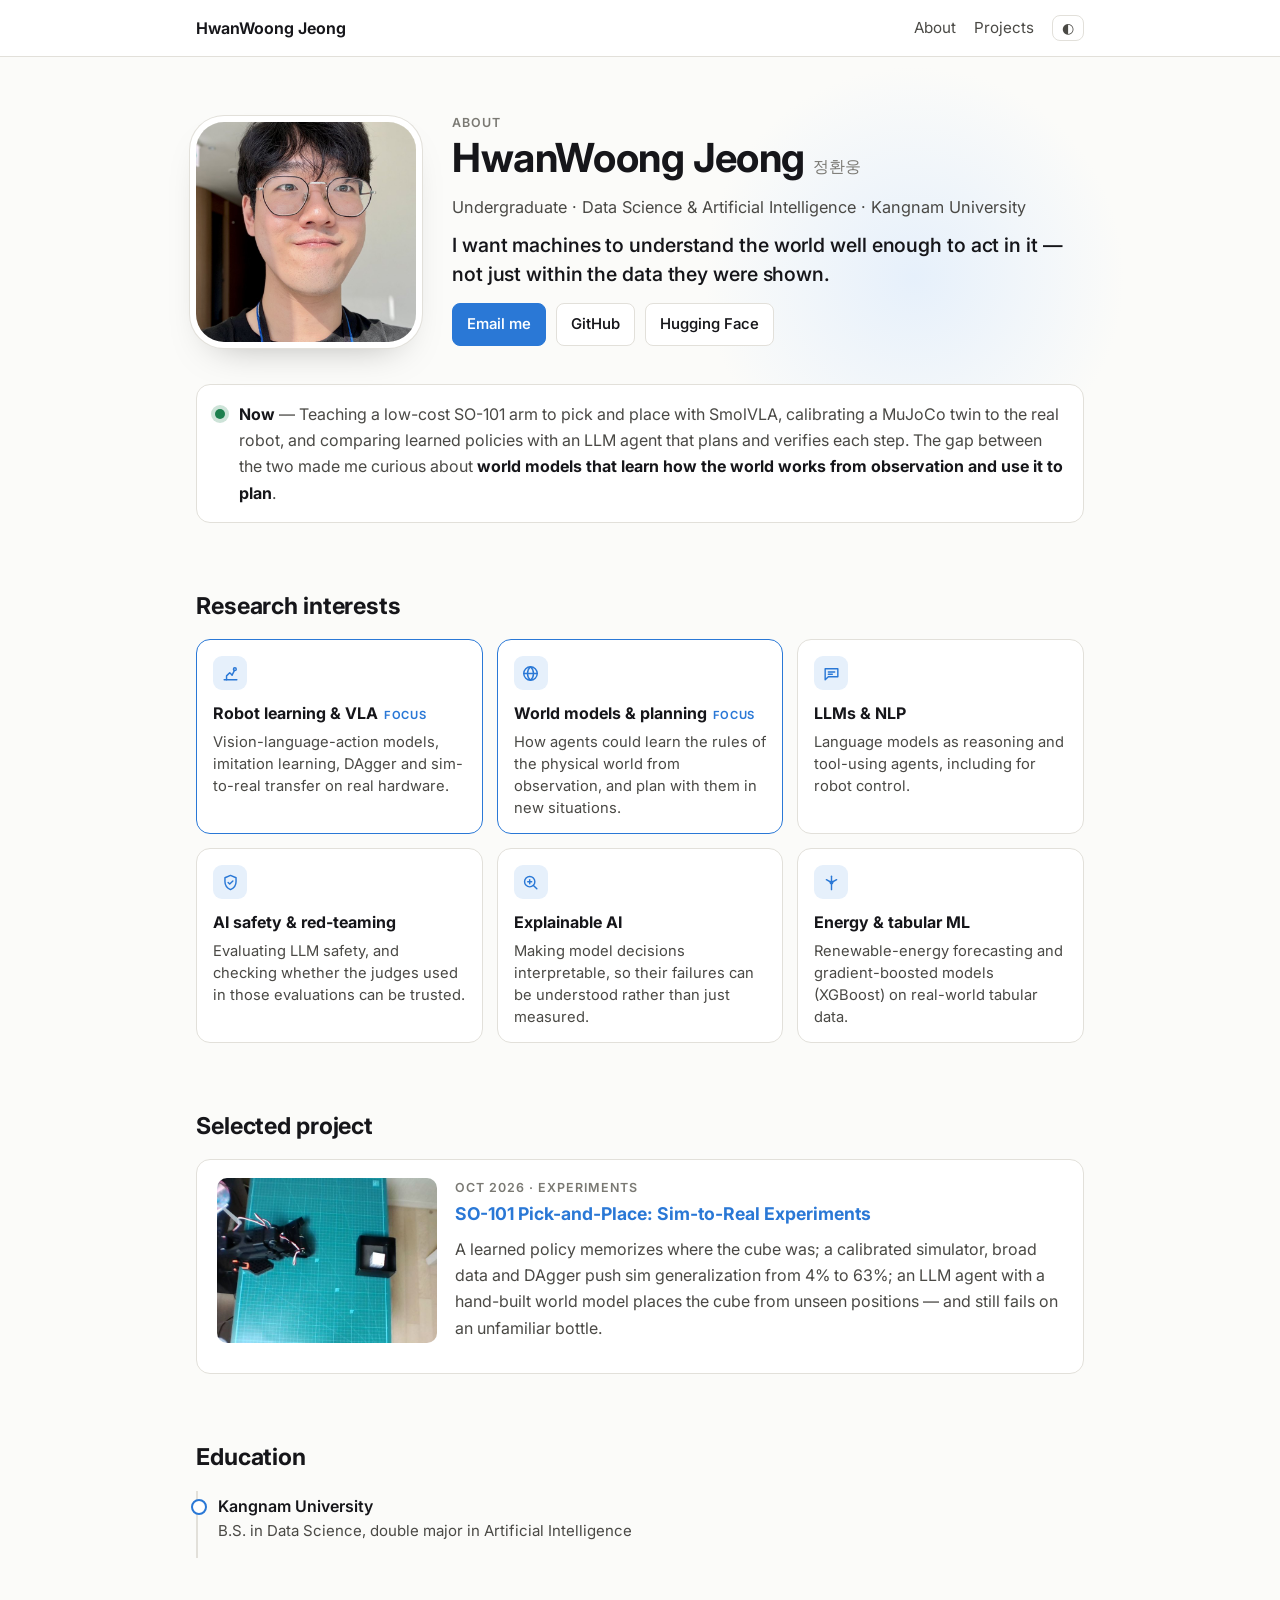
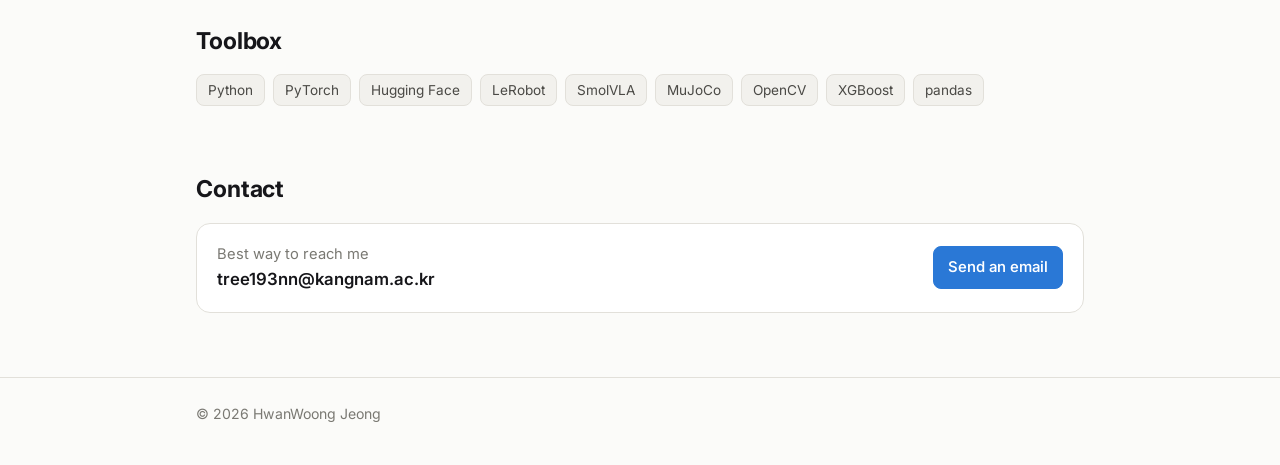
==== about/index.html @ b7ceb415 "Add About page with photo; use HwanWoong Jeong and Kangnam email Co-Authored-By: Claude Opus 5.5 <no" ====
<!doctype html>
<html lang="en">
<head>
<meta charset="utf-8">
<meta name="viewport" content="width=device-width, initial-scale=1">
<title>About · HwanWoong Jeong</title>
<meta name="description" content="HwanWoong Jeong — undergraduate in Data Science and AI at Kangnam University, exploring robot learning, VLA models and world models.">
<link rel="preconnect" href="https://fonts.googleapis.com">
<link href="https://fonts.googleapis.com/css2?family=Inter:wght@400;500;550;600;650;700&family=JetBrains+Mono&display=swap" rel="stylesheet">
<link rel="stylesheet" href="../assets/style.css">
<script src="../assets/theme.js"></script>
</head>
<body>
<header class="site"><div class="wrap">
  <a class="brand" href="../">HwanWoong Jeong</a>
  <nav><a href="./">About</a><a href="../#projects">Projects</a><button class="theme-toggle" aria-label="Toggle dark mode">◐</button></nav>
</div></header>

<main class="wrap">
<section class="hero-profile">
  <img class="photo" src="../assets/img/profile.jpg" alt="Portrait of HwanWoong Jeong">
  <div>
    <div class="eyebrow">About</div>
    <h1>HwanWoong Jeong<span class="name-ko">정환웅</span></h1>
    <p class="role">Undergraduate · Data Science &amp; Artificial Intelligence · Kangnam University</p>
    <p class="statement">I want machines to understand the world well enough to act in it — not just within the data they were shown.</p>
    <div class="btns">
      <a class="btn primary" href="mailto:tree193nn@kangnam.ac.kr">Email me</a>
      <a class="btn" href="https://github.com/CocoaSoymilk">GitHub</a>
      <a class="btn" href="https://huggingface.co/tree193nn">Hugging Face</a>
    </div>
  </div>
</section>

<div class="now">
  <span class="dot" aria-hidden="true"></span>
  <p><strong>Now</strong> — Teaching a low-cost SO-101 arm to pick and place with SmolVLA, calibrating a MuJoCo twin to the real robot, and comparing learned policies with an LLM agent that plans and verifies each step. The gap between the two made me curious about <strong>world models that learn how the world works from observation and use it to plan</strong>.</p>
</div>

<h2>Research interests</h2>
<div class="interest-grid">
  <div class="interest focus">
    <div class="ic"><svg viewBox="0 0 24 24"><path d="M4 20h16"/><path d="M7 20v-5l4-4 3 3"/><path d="M14 14l3-6"/><circle cx="17.5" cy="6.5" r="1.8"/></svg></div>
    <h3>Robot learning &amp; VLA<span class="badge">focus</span></h3>
    <p>Vision-language-action models, imitation learning, DAgger and sim-to-real transfer on real hardware.</p>
  </div>
  <div class="interest focus">
    <div class="ic"><svg viewBox="0 0 24 24"><circle cx="12" cy="12" r="8.5"/><path d="M3.5 12h17"/><path d="M12 3.5c2.6 2.4 3.8 5.2 3.8 8.5s-1.2 6.1-3.8 8.5c-2.6-2.4-3.8-5.2-3.8-8.5S9.4 5.9 12 3.5z"/></svg></div>
    <h3>World models &amp; planning<span class="badge">focus</span></h3>
    <p>How agents could learn the rules of the physical world from observation, and plan with them in new situations.</p>
  </div>
  <div class="interest">
    <div class="ic"><svg viewBox="0 0 24 24"><path d="M4 6h16v10H8l-4 4z"/><path d="M8 10h8"/><path d="M8 13h5"/></svg></div>
    <h3>LLMs &amp; NLP</h3>
    <p>Language models as reasoning and tool-using agents, including for robot control.</p>
  </div>
  <div class="interest">
    <div class="ic"><svg viewBox="0 0 24 24"><path d="M12 3l7 3v5c0 4.5-3 8.2-7 10-4-1.8-7-5.5-7-10V6z"/><path d="M9 12l2 2 4-4"/></svg></div>
    <h3>AI safety &amp; red-teaming</h3>
    <p>Evaluating LLM safety, and checking whether the judges used in those evaluations can be trusted.</p>
  </div>
  <div class="interest">
    <div class="ic"><svg viewBox="0 0 24 24"><circle cx="11" cy="11" r="6.5"/><path d="M20 20l-4.3-4.3"/><path d="M8.5 11h5"/><path d="M11 8.5v5"/></svg></div>
    <h3>Explainable AI</h3>
    <p>Making model decisions interpretable, so their failures can be understood rather than just measured.</p>
  </div>
  <div class="interest">
    <div class="ic"><svg viewBox="0 0 24 24"><path d="M12 12v9"/><path d="M12 12l-6.5-3.5"/><path d="M12 12l6.5-3.5"/><path d="M12 12l0-8"/><circle cx="12" cy="12" r="1.6"/></svg></div>
    <h3>Energy &amp; tabular ML</h3>
    <p>Renewable-energy forecasting and gradient-boosted models (XGBoost) on real-world tabular data.</p>
  </div>
</div>

<h2>Selected project</h2>
<div class="card proj-card">
  <a href="../projects/so101/"><img src="../projects/so101/media/cl_left_top_end.jpg" alt="SO-101 arm after placing a cube in the box" loading="lazy"></a>
  <div>
    <div class="eyebrow">Oct 2026 · Experiments</div>
    <h3><a href="../projects/so101/">SO-101 Pick-and-Place: Sim-to-Real Experiments</a></h3>
    <p>A learned policy memorizes where the cube was; a calibrated simulator, broad data and DAgger push sim generalization from 4% to 63%; an LLM agent with a hand-built world model places the cube from unseen positions — and still fails on an unfamiliar bottle.</p>
  </div>
</div>

<h2>Education</h2>
<ul class="timeline">
  <li><div class="t-title">Kangnam University</div><div class="t-sub">B.S. in Data Science, double major in Artificial Intelligence</div></li>
</ul>

<h2>Toolbox</h2>
<div class="chips">
  <span class="chip">Python</span><span class="chip">PyTorch</span><span class="chip">Hugging Face</span><span class="chip">LeRobot</span><span class="chip">SmolVLA</span><span class="chip">MuJoCo</span><span class="chip">OpenCV</span><span class="chip">XGBoost</span><span class="chip">pandas</span>
</div>

<h2>Contact</h2>
<div class="contact-card">
  <div><div class="muted">Best way to reach me</div><div class="mail">tree193nn@kangnam.ac.kr</div></div>
  <a class="btn primary" href="mailto:tree193nn@kangnam.ac.kr">Send an email</a>
</div>
</main>

<footer class="site"><div class="wrap">© 2026 HwanWoong Jeong</div></footer>
</body>
</html>
---- assets/style.css ----
:root {
  color-scheme: light;
  --bg: #fbfbf9;
  --surface: #ffffff;
  --surface-2: #f2f1ed;
  --text: #16161a;
  --text-2: #4a4945;
  --muted: #7a7973;
  --line: #e2e0da;
  --accent: #2a78d6;
  --accent-soft: #e6f0fb;
  --good: #1d7f4e;
  --bad: #b5402f;
  --bar: #2a78d6;
  --radius: 10px;
  --maxw: 920px;
}
@media (prefers-color-scheme: dark) {
  :root:not([data-theme="light"]) {
    color-scheme: dark;
    --bg: #131315;
    --surface: #1b1b1e;
    --surface-2: #232327;
    --text: #efeee9;
    --text-2: #c4c3bb;
    --muted: #8e8d86;
    --line: #2f2f33;
    --accent: #5b9cf0;
    --accent-soft: #1d2b3d;
    --good: #4cc489;
    --bad: #ef7a66;
    --bar: #3987e5;
  }
}
:root[data-theme="dark"] {
  color-scheme: dark;
  --bg: #131315;
  --surface: #1b1b1e;
  --surface-2: #232327;
  --text: #efeee9;
  --text-2: #c4c3bb;
  --muted: #8e8d86;
  --line: #2f2f33;
  --accent: #5b9cf0;
  --accent-soft: #1d2b3d;
  --good: #4cc489;
  --bad: #ef7a66;
  --bar: #3987e5;
}

* { box-sizing: border-box; }
html { -webkit-text-size-adjust: 100%; }
body {
  margin: 0;
  background: var(--bg);
  color: var(--text);
  font: 16px/1.65 "Inter", system-ui, -apple-system, "Segoe UI", Roboto, sans-serif;
}
a { color: var(--accent); text-decoration: none; }
a:hover { text-decoration: underline; }
img, video { max-width: 100%; display: block; border-radius: var(--radius); }
code { font: 0.88em "JetBrains Mono", ui-monospace, SFMono-Regular, Menlo, monospace; background: var(--surface-2); padding: 0.1em 0.35em; border-radius: 5px; }

.wrap { max-width: var(--maxw); margin: 0 auto; padding: 0 16px; }
header.site { border-bottom: 1px solid var(--line); background: var(--surface); }
header.site .wrap { display: flex; align-items: center; justify-content: space-between; height: 56px; gap: 12px; }
header.site .brand { font-weight: 650; color: var(--text); }
header.site nav { display: flex; gap: 18px; font-size: 0.95rem; }
header.site nav a { color: var(--text-2); }

h1 { font-size: clamp(1.7rem, 4.5vw, 2.5rem); line-height: 1.2; margin: 0 0 12px; letter-spacing: -0.01em; }
h2 { font-size: 1.45rem; margin: 56px 0 14px; padding-top: 8px; letter-spacing: -0.005em; }
h3 { font-size: 1.1rem; margin: 30px 0 8px; }
p { margin: 0 0 14px; color: var(--text-2); }
li { color: var(--text-2); margin: 4px 0; }
strong { color: var(--text); }
.lead { font-size: 1.12rem; color: var(--text-2); }
.muted { color: var(--muted); font-size: 0.92rem; }
.eyebrow { text-transform: uppercase; letter-spacing: 0.08em; font-size: 0.78rem; color: var(--muted); font-weight: 600; }

.tags { display: flex; flex-wrap: wrap; gap: 8px; margin: 14px 0 18px; }
.tag { font-size: 0.8rem; padding: 3px 10px; border-radius: 999px; background: var(--accent-soft); color: var(--accent); font-weight: 550; }
.btns { display: flex; flex-wrap: wrap; gap: 10px; margin: 8px 0 6px; }
.btn { display: inline-flex; align-items: center; gap: 6px; padding: 8px 14px; border-radius: 8px; border: 1px solid var(--line); background: var(--surface); color: var(--text); font-weight: 550; font-size: 0.93rem; }
.btn:hover { text-decoration: none; border-color: var(--accent); }
.btn.disabled { color: var(--muted); pointer-events: none; }

.hero { padding: 48px 0 8px; }
.card { background: var(--surface); border: 1px solid var(--line); border-radius: 14px; padding: 18px 20px; }
.callout { background: var(--accent-soft); border-radius: 12px; padding: 16px 18px; margin: 18px 0; }
.callout p:last-child, .callout ul:last-child { margin-bottom: 0; }
.callout ul { margin: 0; padding-left: 20px; }

figure { margin: 18px 0 22px; }
figcaption { font-size: 0.88rem; color: var(--muted); margin-top: 8px; line-height: 1.5; }
.grid-2 { display: grid; grid-template-columns: 1fr 1fr; gap: 16px; }
.grid-3 { display: grid; grid-template-columns: repeat(3, 1fr); gap: 14px; }
@media (max-width: 720px) { .grid-2, .grid-3 { grid-template-columns: 1fr; } }

.table-wrap { overflow-x: auto; margin: 14px 0 20px; border: 1px solid var(--line); border-radius: 10px; }
table { border-collapse: collapse; width: 100%; font-size: 0.92rem; background: var(--surface); }
th, td { padding: 9px 12px; text-align: left; border-bottom: 1px solid var(--line); vertical-align: top; }
th { color: var(--text); font-weight: 600; background: var(--surface-2); white-space: nowrap; }
td { color: var(--text-2); }
tr:last-child td { border-bottom: none; }
td.num, th.num { text-align: right; font-variant-numeric: tabular-nums; }
tr.best td { color: var(--text); font-weight: 600; }
.ok { color: var(--good); font-weight: 600; }
.no { color: var(--bad); font-weight: 600; }

/* single-series horizontal bar chart */
.bars { margin: 10px 0 6px; }
.bar-row { display: grid; grid-template-columns: minmax(150px, 32%) 1fr; align-items: center; gap: 12px; padding: 5px 0; }
.bar-label { font-size: 0.9rem; color: var(--text-2); text-align: right; line-height: 1.3; }
.bar-track { position: relative; height: 22px; border-left: 1px solid var(--line); }
.bar-fill { height: 22px; background: var(--bar); border-radius: 0 4px 4px 0; min-width: 2px; position: relative; }
.bar-fill:hover { filter: brightness(1.1); }
.bar-val { position: absolute; left: calc(100% + 8px); top: 50%; transform: translateY(-50%); font-size: 0.86rem; color: var(--text); font-variant-numeric: tabular-nums; white-space: nowrap; font-weight: 600; }
.bar-tip { position: absolute; z-index: 5; pointer-events: none; background: var(--text); color: var(--bg); font-size: 0.8rem; padding: 6px 9px; border-radius: 6px; white-space: nowrap; opacity: 0; transition: opacity .12s; bottom: calc(100% + 6px); left: 0; }
.bar-fill:hover .bar-tip, .bar-fill:focus .bar-tip { opacity: 1; }
@media (max-width: 560px) { .bar-row { grid-template-columns: 1fr; gap: 4px; } .bar-label { text-align: left; } }

.steps { counter-reset: s; list-style: none; padding: 0; margin: 12px 0 18px; }
.steps li { counter-increment: s; position: relative; padding: 6px 0 6px 38px; }
.steps li::before { content: counter(s); position: absolute; left: 0; top: 6px; width: 26px; height: 26px; border-radius: 50%; background: var(--accent-soft); color: var(--accent); font-weight: 700; font-size: 0.85rem; display: grid; place-items: center; }

.proj-card { display: grid; grid-template-columns: 220px 1fr; gap: 18px; align-items: start; }
.proj-card img { aspect-ratio: 4/3; object-fit: cover; }
.proj-card h3 { margin-top: 0; }
@media (max-width: 640px) { .proj-card { grid-template-columns: 1fr; } }

.toc { font-size: 0.92rem; columns: 2; column-gap: 28px; padding-left: 18px; }
@media (max-width: 560px) { .toc { columns: 1; } }
footer.site { border-top: 1px solid var(--line); margin-top: 64px; padding: 24px 0 40px; color: var(--muted); font-size: 0.88rem; }
.theme-toggle { background: none; border: 1px solid var(--line); color: var(--text-2); border-radius: 8px; padding: 4px 9px; cursor: pointer; font-size: 0.85rem; }

.fig-limit img { max-height: 440px; width: auto; margin: 0 auto; }
.grid-2.top { align-items: start; }

/* ---------- profile / about ---------- */
.hero-profile { position: relative; display: grid; grid-template-columns: 220px 1fr; gap: 36px; align-items: center; padding: 56px 0 24px; }
.hero-profile::before { content: ""; position: absolute; inset: 10px -40px auto auto; width: 420px; height: 420px; border-radius: 50%;
  background: radial-gradient(closest-side, var(--accent-soft), transparent); z-index: -1; }
.photo { width: 220px; height: 220px; border-radius: 28px; object-fit: cover; box-shadow: 0 0 0 6px var(--surface), 0 0 0 7px var(--line), 0 18px 40px -18px rgba(0,0,0,.35); }
.photo.sm { width: 120px; height: 120px; border-radius: 22px; }
.name-ko { font-size: 1rem; color: var(--muted); font-weight: 500; margin-left: 8px; letter-spacing: 0; }
.role { font-size: 1.02rem; color: var(--text-2); margin: 0 0 10px; }
.statement { font-size: 1.22rem; line-height: 1.5; color: var(--text); font-weight: 550; margin: 10px 0 14px; letter-spacing: -0.005em; }
.btn.primary { background: var(--accent); border-color: var(--accent); color: #fff; }
.btn.primary:hover { filter: brightness(1.08); }
@media (max-width: 720px) {
  .hero-profile { grid-template-columns: 1fr; gap: 20px; padding-top: 36px; text-align: left; }
  .photo { width: 160px; height: 160px; border-radius: 22px; }
  .hero-profile::before { width: 280px; height: 280px; inset: 0 -60px auto auto; }
}
.hero-row { display: grid; grid-template-columns: 120px 1fr; gap: 24px; align-items: center; padding: 48px 0 8px; }
@media (max-width: 560px) { .hero-row { grid-template-columns: 1fr; } }

.now { display: grid; grid-template-columns: auto 1fr; gap: 14px; align-items: start; background: var(--surface); border: 1px solid var(--line); border-radius: 14px; padding: 16px 18px; margin: 8px 0 8px; }
.now .dot { width: 10px; height: 10px; border-radius: 50%; background: var(--good); margin-top: 8px; box-shadow: 0 0 0 4px color-mix(in srgb, var(--good) 22%, transparent); }
.now p { margin: 0; }

.interest-grid { display: grid; grid-template-columns: repeat(3, 1fr); gap: 14px; margin: 14px 0; }
@media (max-width: 820px) { .interest-grid { grid-template-columns: repeat(2, 1fr); } }
@media (max-width: 520px) { .interest-grid { grid-template-columns: 1fr; } }
.interest { background: var(--surface); border: 1px solid var(--line); border-radius: 14px; padding: 16px 16px 14px; transition: transform .15s, border-color .15s; }
.interest:hover { transform: translateY(-2px); border-color: var(--accent); }
.interest .ic { width: 34px; height: 34px; border-radius: 9px; background: var(--accent-soft); color: var(--accent); display: grid; place-items: center; margin-bottom: 10px; }
.interest .ic svg { width: 19px; height: 19px; stroke: currentColor; fill: none; stroke-width: 1.8; stroke-linecap: round; stroke-linejoin: round; }
.interest h3 { margin: 0 0 4px; font-size: 1rem; }
.interest p { margin: 0; font-size: 0.92rem; line-height: 1.5; }
.interest.focus { border-color: var(--accent); }
.interest .badge { font-size: 0.7rem; font-weight: 650; color: var(--accent); text-transform: uppercase; letter-spacing: .06em; margin-left: 6px; }

.timeline { list-style: none; padding: 0; margin: 12px 0; border-left: 2px solid var(--line); }
.timeline li { position: relative; padding: 2px 0 14px 20px; margin: 0; }
.timeline li::before { content: ""; position: absolute; left: -7px; top: 8px; width: 12px; height: 12px; border-radius: 50%; background: var(--surface); border: 2px solid var(--accent); }
.timeline .t-title { color: var(--text); font-weight: 600; }
.timeline .t-sub { color: var(--text-2); font-size: 0.94rem; }

.chips { display: flex; flex-wrap: wrap; gap: 8px; margin: 10px 0; }
.chip { font-size: 0.85rem; padding: 4px 11px; border-radius: 8px; background: var(--surface-2); color: var(--text-2); border: 1px solid var(--line); }
.contact-card { display: flex; flex-wrap: wrap; align-items: center; justify-content: space-between; gap: 14px; background: var(--surface); border: 1px solid var(--line); border-radius: 14px; padding: 18px 20px; margin-top: 12px; }
.contact-card .mail { font-size: 1.05rem; font-weight: 600; color: var(--text); }
.proj-card { transition: border-color .15s; }
.proj-card:hover { border-color: var(--accent); }
@media (prefers-color-scheme: dark) { :root:not([data-theme="light"]) .btn.primary { background: #2a6cc4; border-color: #2a6cc4; } }
:root[data-theme="dark"] .btn.primary { background: #2a6cc4; border-color: #2a6cc4; }
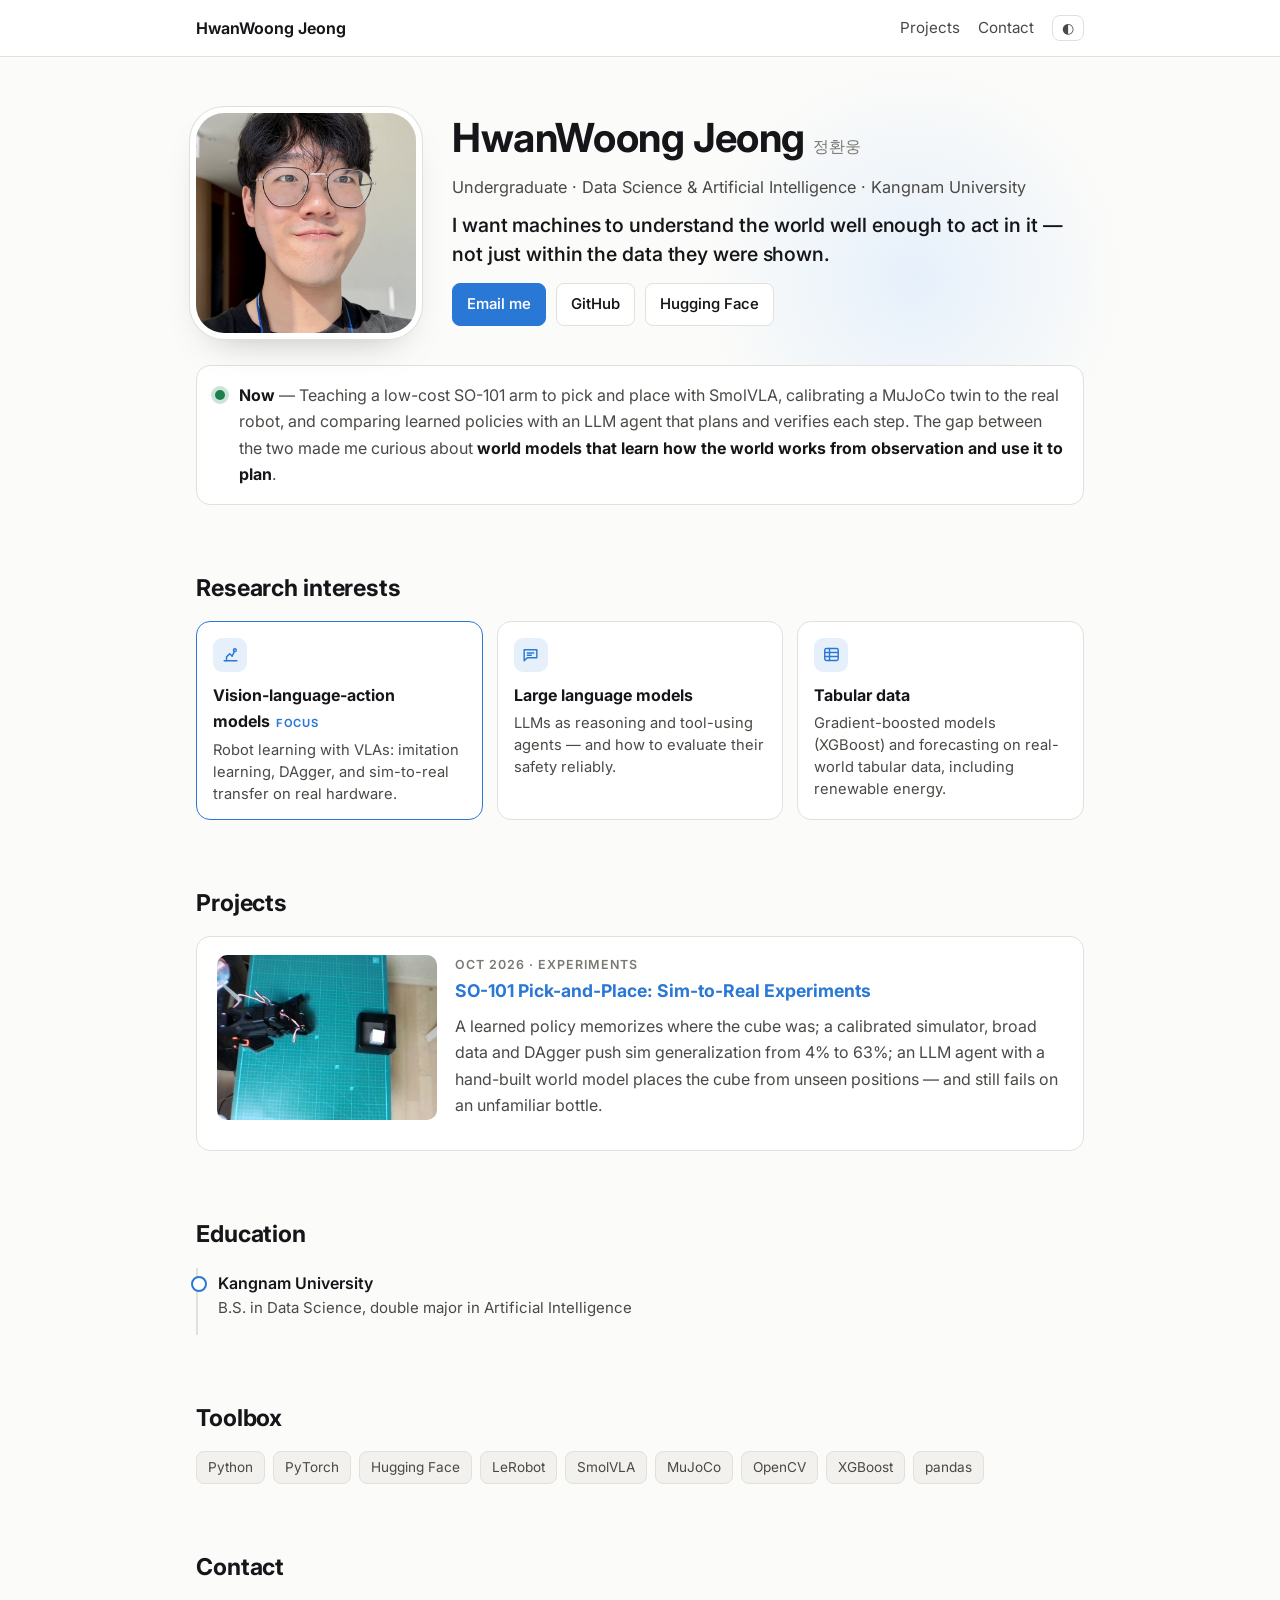
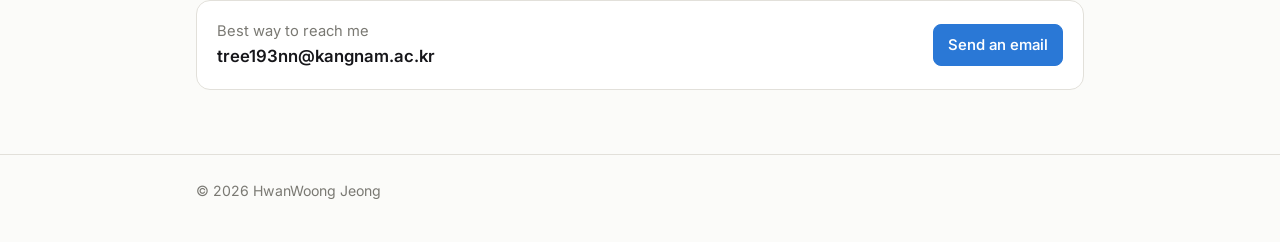
==== commit 64b5e454: "Make profile the main page; keep LLM, VLA, tabular interests; redirect /about/ Co-Authored-By: Claud" ====
--- a/about/index.html
+++ b/about/index.html
@@ -1,103 +1,4 @@
 <!doctype html>
-<html lang="en">
-<head>
-<meta charset="utf-8">
-<meta name="viewport" content="width=device-width, initial-scale=1">
-<title>About · HwanWoong Jeong</title>
-<meta name="description" content="HwanWoong Jeong — undergraduate in Data Science and AI at Kangnam University, exploring robot learning, VLA models and world models.">
-<link rel="preconnect" href="https://fonts.googleapis.com">
-<link href="https://fonts.googleapis.com/css2?family=Inter:wght@400;500;550;600;650;700&family=JetBrains+Mono&display=swap" rel="stylesheet">
-<link rel="stylesheet" href="../assets/style.css">
-<script src="../assets/theme.js"></script>
-</head>
-<body>
-<header class="site"><div class="wrap">
-  <a class="brand" href="../">HwanWoong Jeong</a>
-  <nav><a href="./">About</a><a href="../#projects">Projects</a><button class="theme-toggle" aria-label="Toggle dark mode">◐</button></nav>
-</div></header>
-
-<main class="wrap">
-<section class="hero-profile">
-  <img class="photo" src="../assets/img/profile.jpg" alt="Portrait of HwanWoong Jeong">
-  <div>
-    <div class="eyebrow">About</div>
-    <h1>HwanWoong Jeong<span class="name-ko">정환웅</span></h1>
-    <p class="role">Undergraduate · Data Science &amp; Artificial Intelligence · Kangnam University</p>
-    <p class="statement">I want machines to understand the world well enough to act in it — not just within the data they were shown.</p>
-    <div class="btns">
-      <a class="btn primary" href="mailto:tree193nn@kangnam.ac.kr">Email me</a>
-      <a class="btn" href="https://github.com/CocoaSoymilk">GitHub</a>
-      <a class="btn" href="https://huggingface.co/tree193nn">Hugging Face</a>
-    </div>
-  </div>
-</section>
-
-<div class="now">
-  <span class="dot" aria-hidden="true"></span>
-  <p><strong>Now</strong> — Teaching a low-cost SO-101 arm to pick and place with SmolVLA, calibrating a MuJoCo twin to the real robot, and comparing learned policies with an LLM agent that plans and verifies each step. The gap between the two made me curious about <strong>world models that learn how the world works from observation and use it to plan</strong>.</p>
-</div>
-
-<h2>Research interests</h2>
-<div class="interest-grid">
-  <div class="interest focus">
-    <div class="ic"><svg viewBox="0 0 24 24"><path d="M4 20h16"/><path d="M7 20v-5l4-4 3 3"/><path d="M14 14l3-6"/><circle cx="17.5" cy="6.5" r="1.8"/></svg></div>
-    <h3>Robot learning &amp; VLA<span class="badge">focus</span></h3>
-    <p>Vision-language-action models, imitation learning, DAgger and sim-to-real transfer on real hardware.</p>
-  </div>
-  <div class="interest focus">
-    <div class="ic"><svg viewBox="0 0 24 24"><circle cx="12" cy="12" r="8.5"/><path d="M3.5 12h17"/><path d="M12 3.5c2.6 2.4 3.8 5.2 3.8 8.5s-1.2 6.1-3.8 8.5c-2.6-2.4-3.8-5.2-3.8-8.5S9.4 5.9 12 3.5z"/></svg></div>
-    <h3>World models &amp; planning<span class="badge">focus</span></h3>
-    <p>How agents could learn the rules of the physical world from observation, and plan with them in new situations.</p>
-  </div>
-  <div class="interest">
-    <div class="ic"><svg viewBox="0 0 24 24"><path d="M4 6h16v10H8l-4 4z"/><path d="M8 10h8"/><path d="M8 13h5"/></svg></div>
-    <h3>LLMs &amp; NLP</h3>
-    <p>Language models as reasoning and tool-using agents, including for robot control.</p>
-  </div>
-  <div class="interest">
-    <div class="ic"><svg viewBox="0 0 24 24"><path d="M12 3l7 3v5c0 4.5-3 8.2-7 10-4-1.8-7-5.5-7-10V6z"/><path d="M9 12l2 2 4-4"/></svg></div>
-    <h3>AI safety &amp; red-teaming</h3>
-    <p>Evaluating LLM safety, and checking whether the judges used in those evaluations can be trusted.</p>
-  </div>
-  <div class="interest">
-    <div class="ic"><svg viewBox="0 0 24 24"><circle cx="11" cy="11" r="6.5"/><path d="M20 20l-4.3-4.3"/><path d="M8.5 11h5"/><path d="M11 8.5v5"/></svg></div>
-    <h3>Explainable AI</h3>
-    <p>Making model decisions interpretable, so their failures can be understood rather than just measured.</p>
-  </div>
-  <div class="interest">
-    <div class="ic"><svg viewBox="0 0 24 24"><path d="M12 12v9"/><path d="M12 12l-6.5-3.5"/><path d="M12 12l6.5-3.5"/><path d="M12 12l0-8"/><circle cx="12" cy="12" r="1.6"/></svg></div>
-    <h3>Energy &amp; tabular ML</h3>
-    <p>Renewable-energy forecasting and gradient-boosted models (XGBoost) on real-world tabular data.</p>
-  </div>
-</div>
-
-<h2>Selected project</h2>
-<div class="card proj-card">
-  <a href="../projects/so101/"><img src="../projects/so101/media/cl_left_top_end.jpg" alt="SO-101 arm after placing a cube in the box" loading="lazy"></a>
-  <div>
-    <div class="eyebrow">Oct 2026 · Experiments</div>
-    <h3><a href="../projects/so101/">SO-101 Pick-and-Place: Sim-to-Real Experiments</a></h3>
-    <p>A learned policy memorizes where the cube was; a calibrated simulator, broad data and DAgger push sim generalization from 4% to 63%; an LLM agent with a hand-built world model places the cube from unseen positions — and still fails on an unfamiliar bottle.</p>
-  </div>
-</div>
-
-<h2>Education</h2>
-<ul class="timeline">
-  <li><div class="t-title">Kangnam University</div><div class="t-sub">B.S. in Data Science, double major in Artificial Intelligence</div></li>
-</ul>
-
-<h2>Toolbox</h2>
-<div class="chips">
-  <span class="chip">Python</span><span class="chip">PyTorch</span><span class="chip">Hugging Face</span><span class="chip">LeRobot</span><span class="chip">SmolVLA</span><span class="chip">MuJoCo</span><span class="chip">OpenCV</span><span class="chip">XGBoost</span><span class="chip">pandas</span>
-</div>
-
-<h2>Contact</h2>
-<div class="contact-card">
-  <div><div class="muted">Best way to reach me</div><div class="mail">tree193nn@kangnam.ac.kr</div></div>
-  <a class="btn primary" href="mailto:tree193nn@kangnam.ac.kr">Send an email</a>
-</div>
-</main>
-
-<footer class="site"><div class="wrap">© 2026 HwanWoong Jeong</div></footer>
-</body>
-</html>
+<html lang="en"><head><meta charset="utf-8"><title>HwanWoong Jeong</title>
+<meta http-equiv="refresh" content="0; url=../"><link rel="canonical" href="https://cocoasoymilk.github.io/">
+</head><body><p>Moved to <a href="../">the main page</a>.</p></body></html>
